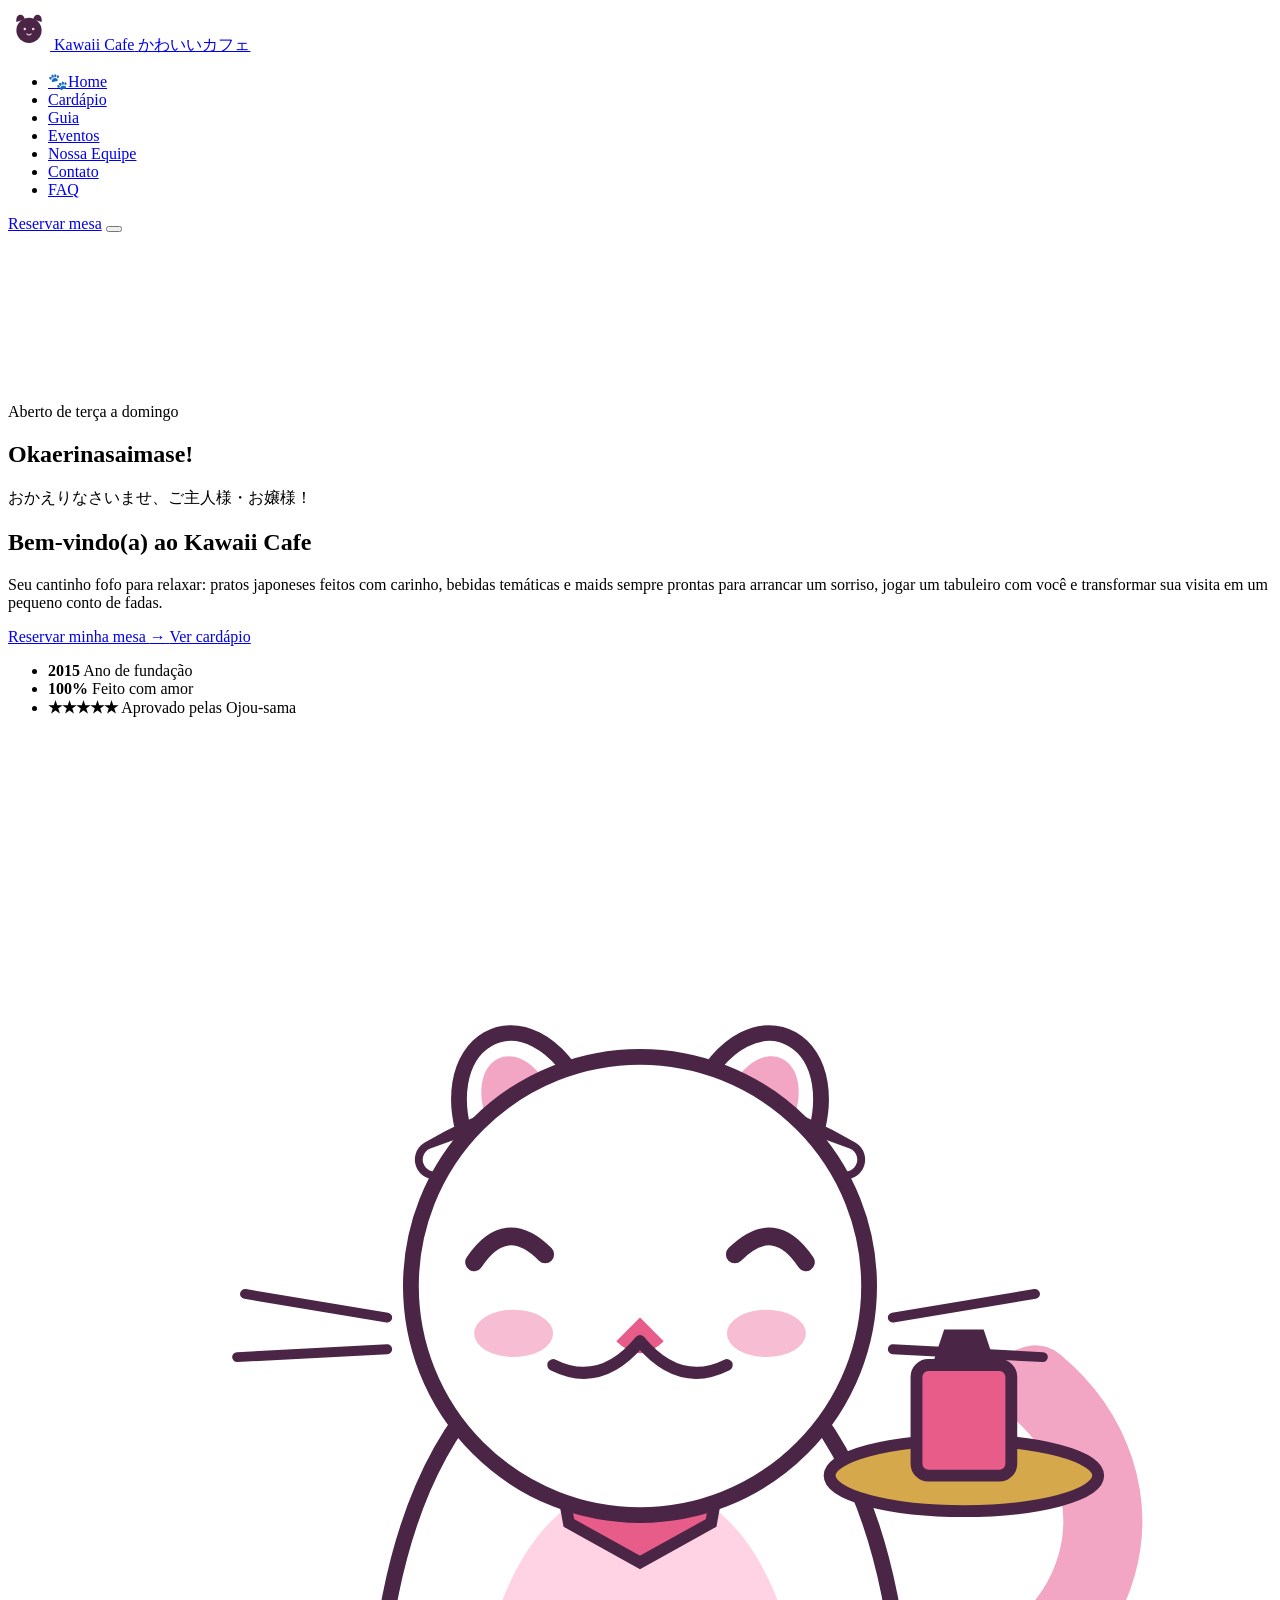
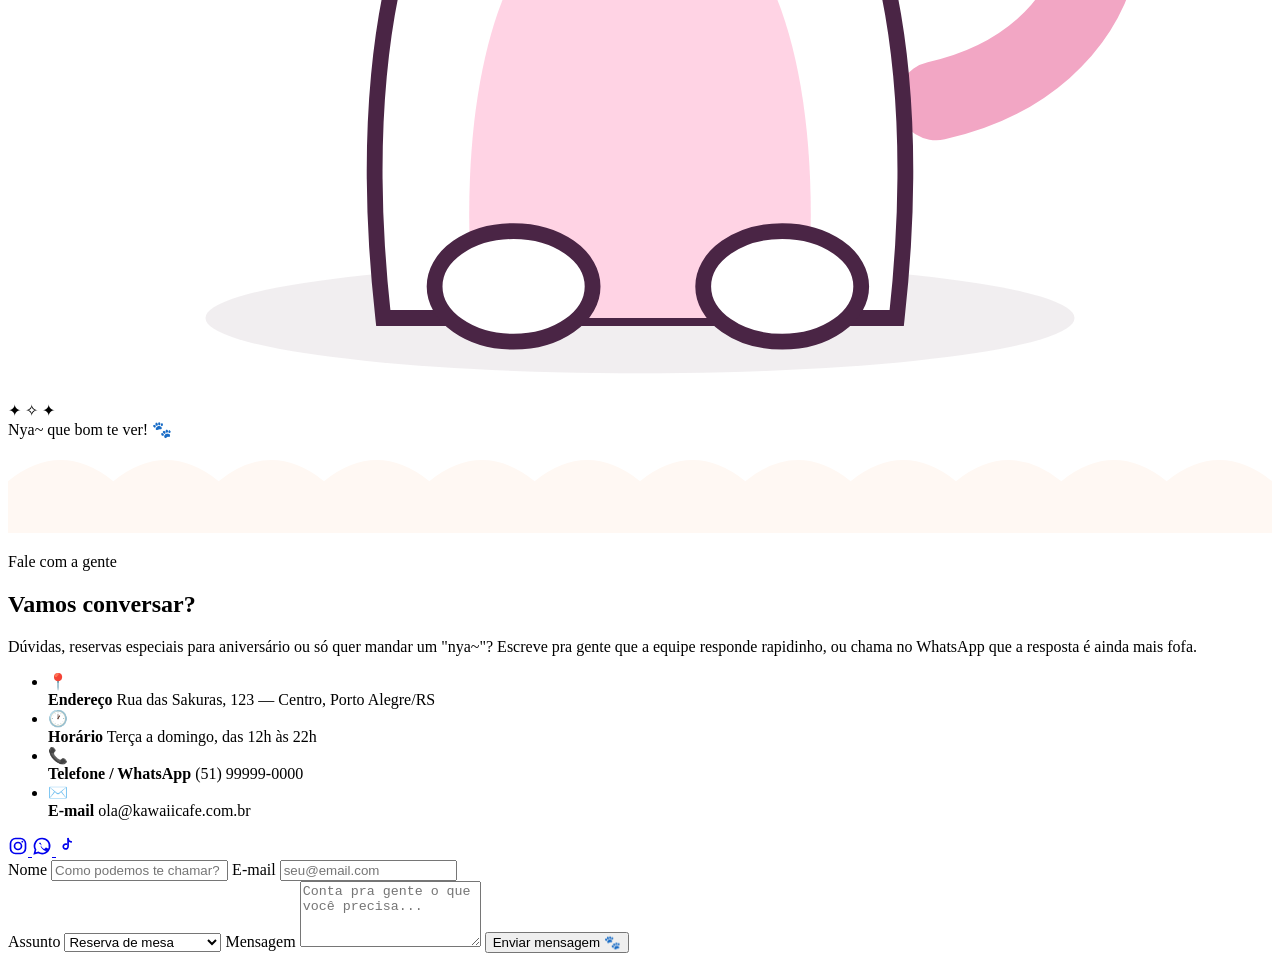
==== contato.html @ 68e4cda5 "Create contato.html" ====
<!DOCTYPE html>
<html lang="pt-BR">
<head>
<meta charset="UTF-8">
<meta name="viewport" content="width=device-width, initial-scale=1.0">
<title>Kawaii Cafe — Maid Café</title>
<link rel="preconnect" href="https://fonts.googleapis.com">
<link rel="preconnect" href="https://fonts.gstatic.com" crossorigin>
<link href="https://fonts.googleapis.com/css2?family=Caveat:wght@600;700&family=Fredoka:wght@500;600;700&family=Nunito:wght@400;600;700;800&display=swap" rel="stylesheet">
<link rel="stylesheet" href="contato.css">
</head>
<body>
<script src="contato.js"></script>
<!-- ============ HEADER ============ -->
<header class="site-header" id="siteHeader">
  <div class="header-inner">

    <a href="#top" class="brand">
      <span class="brand-mark" aria-hidden="true">
        <svg viewBox="0 0 60 60" width="42" height="42">
          <path d="M12 20 C10 8, 22 6, 24 16 Z" fill="#4A2545"/>
          <path d="M48 20 C50 8, 38 6, 36 16 Z" fill="#4A2545"/>
          <circle cx="30" cy="32" r="18" fill="#4A2545"/>
          <circle cx="24" cy="30" r="1.8" fill="#FFD3E4"/>
          <circle cx="36" cy="30" r="1.8" fill="#FFD3E4"/>
          <path d="M27 37 Q30 40 33 37" stroke="#FFD3E4" stroke-width="1.6" fill="none" stroke-linecap="round"/>
        </svg>
      </span>
      <span class="brand-text">
        <span class="brand-name">Kawaii Cafe</span>
        <span class="brand-sub">かわいいカフェ</span>
      </span>
    </a>

    <nav class="main-nav" id="mainNav" aria-label="Navegação principal">
      <ul>
        <li><a href="#top" class="nav-link is-active"><span class="paw" aria-hidden="true">🐾</span>Home</a></li>
        <li><a href="#cardapio" class="nav-link">Cardápio</a></li>
        <li><a href="#guia" class="nav-link">Guia</a></li>
        <li><a href="#eventos" class="nav-link">Eventos</a></li>
        <li><a href="#equipe" class="nav-link">Nossa Equipe</a></li>
        <li><a href="#contato" class="nav-link">Contato</a></li>
        <li><a href="#faq" class="nav-link">FAQ</a></li>
      </ul>
    </nav>

    <a href="#reservar" class="btn btn-nav-cta">Reservar mesa</a>

    <button class="nav-toggle" id="navToggle" aria-label="Abrir menu" aria-expanded="false" aria-controls="mainNav">
      <span></span><span></span><span></span>
    </button>
  </div>
</header>

<!-- ============ HERO ============ -->
<main>
<section class="hero" id="top">

  <div class="hero-bg" aria-hidden="true">
    <span class="bg-blob blob-1"></span>
    <span class="bg-blob blob-2"></span>
    <span class="bg-blob blob-3"></span>
    <svg class="bg-paws" width="100%" height="100%" aria-hidden="true">
      <use href="#pawPattern"></use>
    </svg>
  </div>

  <div class="hero-inner">

    <div class="hero-copy">
      <p class="eyebrow"><span class="dot"></span>Aberto de terça a domingo</p>

      <h1 class="hero-script">Okaerinasaimase!</h1>
      <p class="hero-jp">おかえりなさいませ、ご主人様・お嬢様！</p>

      <h2 class="hero-title">
        Bem-vindo(a) ao <span class="highlight">Kawaii Cafe</span>
      </h2>

      <p class="hero-desc">
        Seu cantinho fofo para relaxar: pratos japoneses feitos com carinho,
        bebidas temáticas e maids sempre prontas para arrancar um sorriso,
        jogar um tabuleiro com você e transformar sua visita em um pequeno conto de fadas.
      </p>

      <div class="hero-actions">
        <a href="#reservar" class="btn btn-primary">
          Reservar minha mesa
          <span aria-hidden="true">→</span>
        </a>
        <a href="#cardapio" class="btn btn-ghost">Ver cardápio</a>
      </div>

      <ul class="hero-stats">
        <li>
          <strong>2015</strong>
          <span>Ano de fundação</span>
        </li>
        <li>
          <strong>100%</strong>
          <span>Feito com amor</span>
        </li>
        <li>
          <strong>★★★★★</strong>
          <span>Aprovado pelas Ojou-sama</span>
        </li>
      </ul>
    </div>

    <div class="hero-visual" aria-hidden="true">
      <div class="cat-card">
        <div class="cat-card-shine"></div>

        <svg viewBox="0 0 320 320" width="100%" height="100%" role="img" aria-label="Ilustração de gatinha mascote">
          <ellipse cx="160" cy="300" rx="110" ry="14" fill="#4A2545" opacity="0.08"/>

          <!-- tail -->
          <path d="M235 245 C280 235, 290 190, 260 165" stroke="#F2A6C4" stroke-width="20" stroke-linecap="round" fill="none"/>

          <!-- body -->
          <path d="M95 300 C85 210, 110 150, 160 150 C210 150, 235 210, 225 300 Z" fill="#FFFFFF" stroke="#4A2545" stroke-width="4"/>
          <path d="M118 300 C112 235, 128 190, 160 190 C192 190, 208 235, 202 300 Z" fill="#FFD3E4"/>

          <!-- ribbon -->
          <path d="M138 178 L160 196 L182 178 L178 200 L160 210 L142 200 Z" fill="#E85C8A" stroke="#4A2545" stroke-width="3"/>

          <!-- ears -->
          <path d="M118 108 C104 78, 132 62, 146 92 Z" fill="#FFFFFF" stroke="#4A2545" stroke-width="4"/>
          <path d="M202 108 C216 78, 188 62, 174 92 Z" fill="#FFFFFF" stroke="#4A2545" stroke-width="4"/>
          <path d="M122 100 C114 82, 130 74, 138 92 Z" fill="#F2A6C4"/>
          <path d="M198 100 C206 82, 190 74, 182 92 Z" fill="#F2A6C4"/>

          <!-- maid headband -->
          <path d="M108 108 Q160 78 212 108" stroke="#4A2545" stroke-width="10" fill="none" stroke-linecap="round"/>
          <path d="M108 108 Q160 88 212 108" stroke="#FFFFFF" stroke-width="6" fill="none" stroke-linecap="round"/>

          <!-- head -->
          <circle cx="160" cy="140" r="58" fill="#FFFFFF" stroke="#4A2545" stroke-width="4"/>

          <!-- blush -->
          <ellipse cx="128" cy="152" rx="10" ry="6" fill="#F7B6CE" opacity="0.9"/>
          <ellipse cx="192" cy="152" rx="10" ry="6" fill="#F7B6CE" opacity="0.9"/>

          <!-- eyes -->
          <path d="M118 134 Q126 122 136 132" stroke="#4A2545" stroke-width="4.5" fill="none" stroke-linecap="round"/>
          <path d="M184 132 Q194 122 202 134" stroke="#4A2545" stroke-width="4.5" fill="none" stroke-linecap="round"/>

          <!-- nose+mouth -->
          <path d="M160 148 L154 154 Q160 160 166 154 Z" fill="#E85C8A"/>
          <path d="M160 154 Q150 166 138 160" stroke="#4A2545" stroke-width="3" fill="none" stroke-linecap="round"/>
          <path d="M160 154 Q170 166 182 160" stroke="#4A2545" stroke-width="3" fill="none" stroke-linecap="round"/>

          <!-- whiskers -->
          <path d="M96 148 L60 142 M96 156 L58 158" stroke="#4A2545" stroke-width="2.5" stroke-linecap="round"/>
          <path d="M224 148 L260 142 M224 156 L262 158" stroke="#4A2545" stroke-width="2.5" stroke-linecap="round"/>

          <!-- paws -->
          <ellipse cx="128" cy="292" rx="20" ry="14" fill="#FFFFFF" stroke="#4A2545" stroke-width="4"/>
          <ellipse cx="196" cy="292" rx="20" ry="14" fill="#FFFFFF" stroke="#4A2545" stroke-width="4"/>

          <!-- tray -->
          <ellipse cx="242" cy="188" rx="34" ry="9" fill="#D4A84B" stroke="#4A2545" stroke-width="3"/>
          <rect x="230" y="160" width="24" height="28" rx="3" fill="#E85C8A" stroke="#4A2545" stroke-width="3"/>
          <path d="M234 160 h16 l-3 -9 h-10 z" fill="#4A2545"/>
        </svg>

        <span class="sparkle sparkle-a">✦</span>
        <span class="sparkle sparkle-b">✧</span>
        <span class="sparkle sparkle-c">✦</span>
      </div>

      <div class="speech-bubble">
        <span>Nya~ que bom te ver! 🐾</span>
      </div>
    </div>

  </div>

  <!-- scalloped cat-ear divider -->
  <svg class="hero-divider" viewBox="0 0 1200 90" preserveAspectRatio="none" aria-hidden="true">
    <path d="M0,40
             Q50,0 100,40
             Q150,0 200,40
             Q250,0 300,40
             Q350,0 400,40
             Q450,0 500,40
             Q550,0 600,40
             Q650,0 700,40
             Q750,0 800,40
             Q850,0 900,40
             Q950,0 1000,40
             Q1050,0 1100,40
             Q1150,0 1200,40
             L1200,90 L0,90 Z" fill="#FFF8F3"/>
  </svg>
</section>

<!-- ============ CONTATO ============ -->
<section class="contact" id="contato">

  <div class="contact-bg" aria-hidden="true">
    <span class="bg-blob blob-4"></span>
    <span class="bg-blob blob-5"></span>
  </div>

  <div class="contact-inner">

    <div class="contact-intro">
      <p class="eyebrow"><span class="dot"></span>Fale com a gente</p>

      <h2 class="section-title">Vamos <span class="highlight">conversar</span>?</h2>

      <p class="section-desc">
        Dúvidas, reservas especiais para aniversário ou só quer mandar um "nya~"?
        Escreve pra gente que a equipe responde rapidinho, ou chama no WhatsApp
        que a resposta é ainda mais fofa.
      </p>

      <ul class="contact-list">
        <li>
          <span class="contact-icon" aria-hidden="true">📍</span>
          <div>
            <strong>Endereço</strong>
            <span>Rua das Sakuras, 123 — Centro, Porto Alegre/RS</span>
          </div>
        </li>
        <li>
          <span class="contact-icon" aria-hidden="true">🕐</span>
          <div>
            <strong>Horário</strong>
            <span>Terça a domingo, das 12h às 22h</span>
          </div>
        </li>
        <li>
          <span class="contact-icon" aria-hidden="true">📞</span>
          <div>
            <strong>Telefone / WhatsApp</strong>
            <span>(51) 99999-0000</span>
          </div>
        </li>
        <li>
          <span class="contact-icon" aria-hidden="true">✉️</span>
          <div>
            <strong>E-mail</strong>
            <span>ola@kawaiicafe.com.br</span>
          </div>
        </li>
      </ul>

      <div class="contact-social">
        <a href="#" class="social-btn" aria-label="Instagram do Kawaii Cafe">
          <svg viewBox="0 0 24 24" width="20" height="20" aria-hidden="true">
            <rect x="3" y="3" width="18" height="18" rx="6" fill="none" stroke="currentColor" stroke-width="2"/>
            <circle cx="12" cy="12" r="4.2" fill="none" stroke="currentColor" stroke-width="2"/>
            <circle cx="17.2" cy="6.8" r="1.1" fill="currentColor"/>
          </svg>
        </a>
        <a href="#" class="social-btn" aria-label="WhatsApp do Kawaii Cafe">
          <svg viewBox="0 0 24 24" width="20" height="20" aria-hidden="true">
            <path d="M12 3a9 9 0 0 0-7.8 13.4L3 21l4.7-1.2A9 9 0 1 0 12 3Z" fill="none" stroke="currentColor" stroke-width="2"/>
            <path d="M8.3 8.7c.2-.6.6-.6 1-.6h.6c.2 0 .5 0 .7.5s.7 1.7.8 1.8.1.3 0 .5-.2.3-.4.5-.4.4-.2.7c.2.3.9 1.4 1.9 2.3s1.6.9 1.9 1c.3.1.5.1.7-.1s.8-.9 1-1.2.4-.3.7-.2 1.7.8 2 1 .5.3.5.5-.1 1-.6 1.6-1.4 1.1-2.3 1c-.9-.1-2.7-1-3.7-2.1s-1.9-2.3-2.2-2.8-.4-1 0-1.6c.2-.3.3-.5.4-.7Z" fill="currentColor"/>
          </svg>
        </a>
        <a href="#" class="social-btn" aria-label="TikTok do Kawaii Cafe">
          <svg viewBox="0 0 24 24" width="20" height="20" aria-hidden="true">
            <path d="M14.5 3v9.6a2.9 2.9 0 1 1-2.1-2.8" fill="none" stroke="currentColor" stroke-width="2" stroke-linecap="round"/>
            <path d="M14.5 3.3c.3 2 1.8 3.5 3.8 3.7" fill="none" stroke="currentColor" stroke-width="2" stroke-linecap="round"/>
          </svg>
        </a>
      </div>
    </div>

    <form class="contact-form" id="contactForm" novalidate>
      <div class="form-row">
        <label class="field">
          <span>Nome</span>
          <input type="text" name="nome" autocomplete="name" required placeholder="Como podemos te chamar?">
        </label>
        <label class="field">
          <span>E-mail</span>
          <input type="email" name="email" autocomplete="email" required placeholder="seu@email.com">
        </label>
      </div>

      <label class="field">
        <span>Assunto</span>
        <select name="assunto">
          <option>Reserva de mesa</option>
          <option>Eventos e aniversários</option>
          <option>Parcerias</option>
          <option>Outro assunto</option>
        </select>
      </label>

      <label class="field">
        <span>Mensagem</span>
        <textarea name="mensagem" rows="4" required placeholder="Conta pra gente o que você precisa..."></textarea>
      </label>

      <button type="submit" class="btn btn-primary">
        Enviar mensagem
        <span aria-hidden="true">🐾</span>
      </button>

      <p class="form-note" id="formNote" role="status" aria-live="polite"></p>
    </form>

  </div>
</section>


<svg width="0" height="0" style="position:absolute">
  <defs>
    <pattern id="pawPattern" x="0" y="0" width="140" height="140" patternUnits="userSpaceOnUse">
      <g fill="#4A2545" opacity="0.05">
        <circle cx="70" cy="80" r="14"/>
        <circle cx="55" cy="60" r="6"/>
        <circle cx="70" cy="52" r="6"/>
        <circle cx="85" cy="60" r="6"/>
      </g>
    </pattern>
  </defs>
</svg>
</main>

<script src="script.js"></script>
</body>
</html>
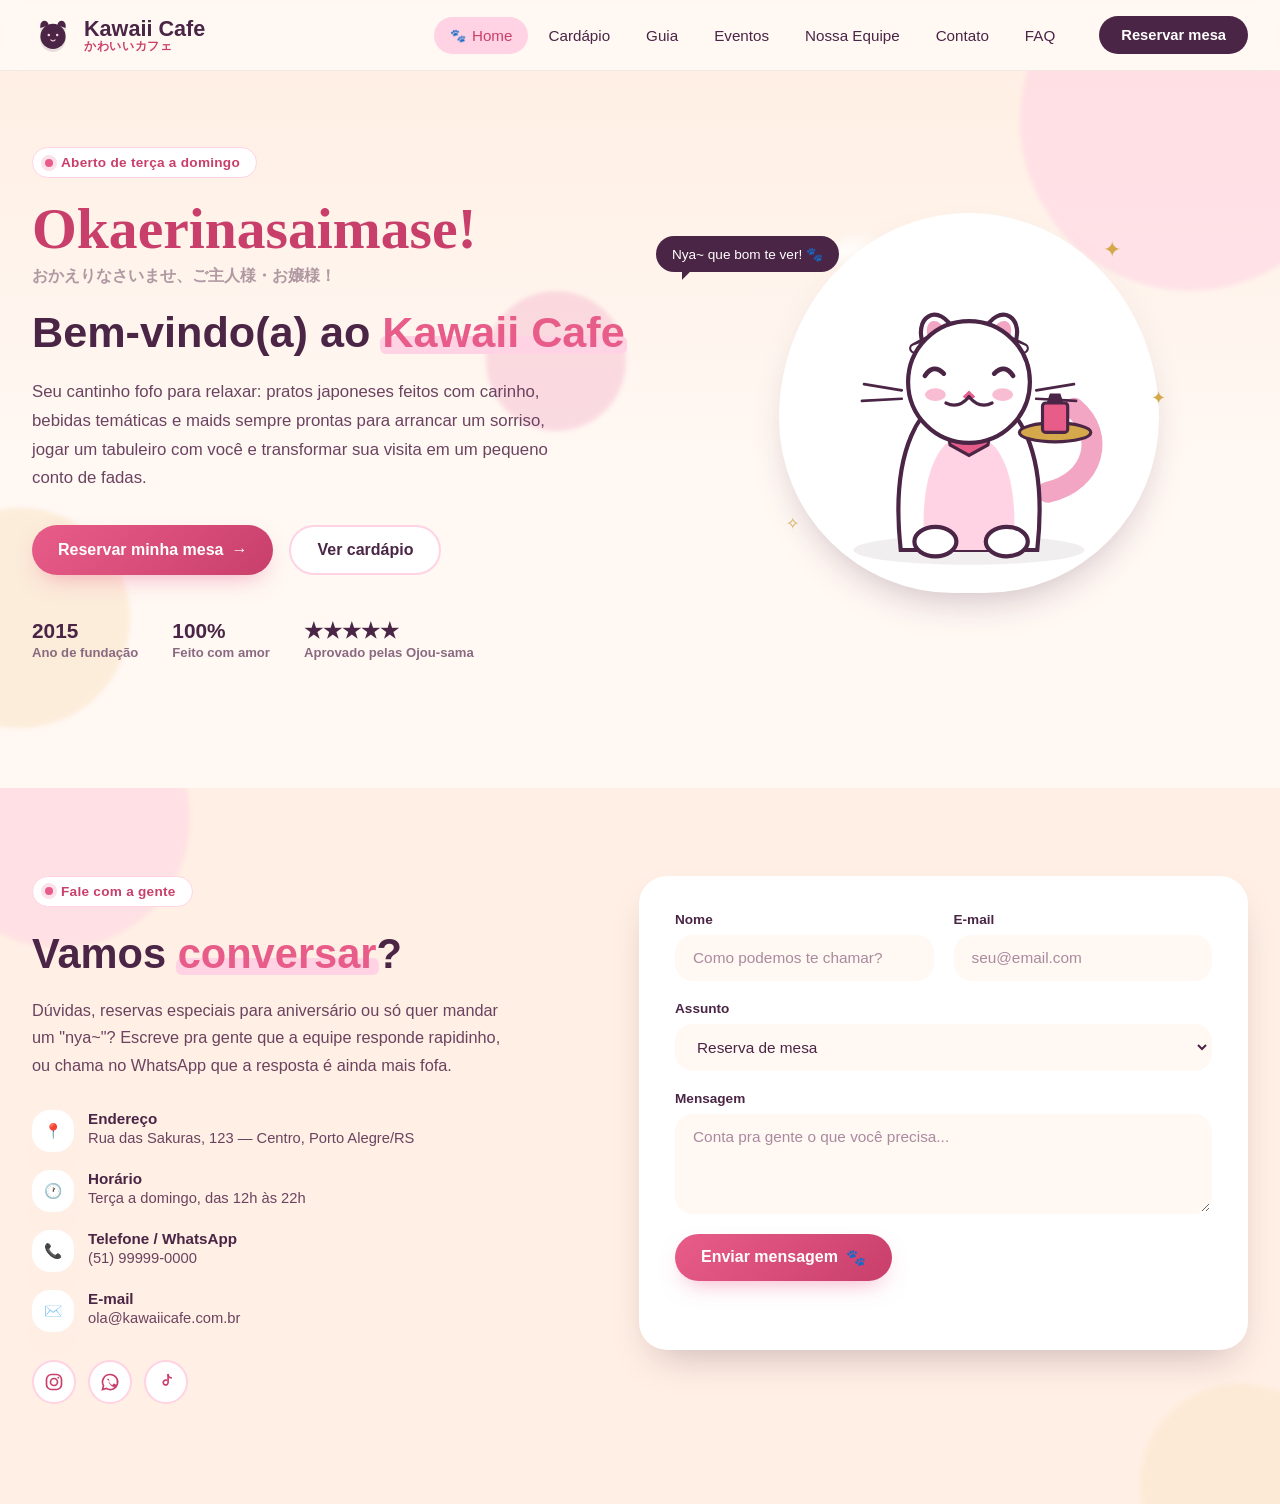
==== commit 63d451de: "Fix semântica" ====
--- a/contato.html
+++ b/contato.html
@@ -11,7 +11,9 @@
 </head>
 <body>
 <script src="contato.js"></script>
+  
 <!-- ============ HEADER ============ -->
+  
 <header class="site-header" id="siteHeader">
   <div class="header-inner">
 
@@ -53,6 +55,7 @@
 </header>
 
 <!-- ============ HERO ============ -->
+  
 <main>
 <section class="hero" id="top">
 
@@ -196,6 +199,7 @@
 </section>
 
 <!-- ============ CONTATO ============ -->
+  
 <section class="contact" id="contato">
 
   <div class="contact-bg" aria-hidden="true">
@@ -325,4 +329,4 @@
 
 <script src="script.js"></script>
 </body>
-</html>+</html>
--- a/contato.css
+++ b/contato.css
@@ -0,0 +1,615 @@
+
+:root{
+  --cream:        #FFF8F3;
+  --cream-deep:   #FFEFE4;
+  --pink-soft:    #FFD3E4;
+  --pink-mid:     #F2A6C4;
+  --magenta:      #E85C8A;
+  --magenta-dark: #C93F6B;
+  --plum:         #4A2545;
+  --plum-70:      #4A254570;
+  --gold:         #D4A84B;
+  --white:        #FFFFFF;
+
+  --font-display: 'Fredoka', sans-serif;
+  --font-body:    'Nunito', sans-serif;
+  --font-script:  'Caveat', cursive;
+
+  --radius-lg: 28px;
+  --radius-md: 18px;
+  --radius-pill: 999px;
+
+  --shadow-soft: 0 18px 40px -18px rgba(74, 37, 69, 0.35);
+  --shadow-pop:  0 10px 24px -10px rgba(232, 92, 138, 0.55);
+}
+
+*, *::before, *::after{ box-sizing: border-box; }
+html{ scroll-behavior: smooth; }
+body{
+  margin: 0;
+  font-family: var(--font-body);
+  color: var(--plum);
+  background: var(--cream);
+  -webkit-font-smoothing: antialiased;
+}
+img, svg{ display:block; max-width:100%; }
+a{ text-decoration:none; color:inherit; }
+ul{ list-style:none; margin:0; padding:0; }
+
+:focus-visible{
+  outline: 3px solid var(--magenta);
+  outline-offset: 3px;
+  border-radius: 6px;
+}
+
+@media (prefers-reduced-motion: reduce){
+  *{ animation-duration: 0.01ms !important; animation-iteration-count: 1 !important; transition-duration: 0.01ms !important; scroll-behavior: auto !important; }
+}
+
+.btn{
+  display:inline-flex;
+  align-items:center;
+  gap:8px;
+  font-family: var(--font-display);
+  font-weight: 600;
+  font-size: 1rem;
+  padding: 14px 26px;
+  border-radius: var(--radius-pill);
+  border: none;
+  cursor: pointer;
+  transition: transform .25s ease, box-shadow .25s ease, background .25s ease;
+  white-space: nowrap;
+}
+.btn:hover{ transform: translateY(-3px); }
+.btn:active{ transform: translateY(-1px); }
+
+.btn-primary{
+  background: linear-gradient(135deg, var(--magenta), var(--magenta-dark));
+  color: var(--white);
+  box-shadow: var(--shadow-pop);
+}
+.btn-primary:hover{ box-shadow: 0 16px 30px -10px rgba(232,92,138,0.65); }
+.btn-primary span{ transition: transform .25s ease; }
+.btn-primary:hover span{ transform: translateX(4px); }
+
+.btn-ghost{
+  background: var(--white);
+  color: var(--plum);
+  border: 2px solid var(--pink-soft);
+}
+.btn-ghost:hover{ border-color: var(--magenta); color: var(--magenta-dark); }
+
+.btn-nav-cta{
+  background: var(--plum);
+  color: var(--white);
+  font-size: 0.92rem;
+  padding: 11px 22px;
+}
+.btn-nav-cta:hover{ background: var(--magenta-dark); }
+
+
+.site-header{
+  position: sticky;
+  top: 0;
+  z-index: 100;
+  background: rgba(255, 248, 243, 0.85);
+  backdrop-filter: blur(10px);
+  border-bottom: 1px solid rgba(74,37,69,0.08);
+}
+
+.header-inner{
+  max-width: 1280px;
+  margin: 0 auto;
+  padding: 14px 32px;
+  display: flex;
+  align-items: center;
+  gap: 28px;
+}
+
+.brand{
+  display: flex;
+  align-items: center;
+  gap: 10px;
+  margin-right: auto;
+}
+.brand-mark{
+  display:flex;
+  filter: drop-shadow(0 3px 0 rgba(74,37,69,0.12));
+  transition: transform .3s ease;
+}
+.brand:hover .brand-mark{ transform: rotate(-8deg) scale(1.05); }
+
+.brand-text{ display:flex; flex-direction:column; line-height:1.05; }
+.brand-name{
+  font-family: var(--font-display);
+  font-weight: 700;
+  font-size: 1.35rem;
+  color: var(--plum);
+}
+.brand-sub{
+  font-size: 0.72rem;
+  letter-spacing: 0.06em;
+  color: var(--magenta-dark);
+  font-weight: 700;
+}
+
+.main-nav ul{ display:flex; align-items:center; gap: 4px; }
+
+.nav-link{
+  display:flex;
+  align-items:center;
+  gap:6px;
+  font-family: var(--font-display);
+  font-size: 0.95rem;
+  font-weight: 500;
+  color: var(--plum);
+  padding: 10px 16px;
+  border-radius: var(--radius-pill);
+  position: relative;
+  transition: color .2s ease, background .2s ease;
+}
+.nav-link .paw{ font-size: 0.85em; opacity:0; transform: scale(0.6); transition: all .2s ease; }
+.nav-link:hover, .nav-link.is-active{ background: var(--pink-soft); color: var(--magenta-dark); }
+.nav-link:hover .paw, .nav-link.is-active .paw{ opacity:1; transform: scale(1); }
+
+.nav-toggle{
+  display:none;
+  flex-direction:column;
+  justify-content:center;
+  gap:5px;
+  width: 42px;
+  height: 42px;
+  border-radius: var(--radius-md);
+  border: none;
+  background: var(--pink-soft);
+  cursor:pointer;
+}
+.nav-toggle span{
+  display:block;
+  height: 3px;
+  width: 22px;
+  margin: 0 auto;
+  background: var(--plum);
+  border-radius: 3px;
+  transition: transform .25s ease, opacity .25s ease;
+}
+.nav-toggle[aria-expanded="true"] span:nth-child(1){ transform: translateY(8px) rotate(45deg); }
+.nav-toggle[aria-expanded="true"] span:nth-child(2){ opacity: 0; }
+.nav-toggle[aria-expanded="true"] span:nth-child(3){ transform: translateY(-8px) rotate(-45deg); }
+
+/*
+HERO
+*/
+.hero{
+  position: relative;
+  overflow: hidden;
+  padding: 76px 32px 0;
+  background: linear-gradient(180deg, var(--cream-deep) 0%, var(--cream) 55%);
+}
+
+.hero-bg{ position:absolute; inset:0; z-index:0; pointer-events:none; }
+.bg-blob{
+  position:absolute;
+  border-radius: 50%;
+  filter: blur(2px);
+  opacity: 0.55;
+}
+.blob-1{ width:340px; height:340px; background: var(--pink-soft); top:-120px; right:-80px; }
+.blob-2{ width:220px; height:220px; background: #FBE4C6; bottom:60px; left:-90px; }
+.blob-3{ width:140px; height:140px; background: var(--pink-mid); opacity:0.35; top:220px; left:38%; }
+.bg-paws{ position:absolute; inset:0; }
+
+.hero-inner{
+  position: relative;
+  z-index: 1;
+  max-width: 1280px;
+  margin: 0 auto;
+  display: grid;
+  grid-template-columns: 1.05fr 0.95fr;
+  align-items: center;
+  gap: 40px;
+  padding-bottom: 64px;
+}
+
+.eyebrow{
+  display:inline-flex;
+  align-items:center;
+  gap:8px;
+  font-family: var(--font-display);
+  font-weight: 600;
+  font-size: 0.85rem;
+  letter-spacing: 0.02em;
+  color: var(--magenta-dark);
+  background: var(--white);
+  border: 1px solid var(--pink-soft);
+  padding: 7px 16px 7px 12px;
+  border-radius: var(--radius-pill);
+  margin: 0 0 22px;
+}
+.eyebrow .dot{
+  width:8px; height:8px; border-radius:50%;
+  background: var(--magenta);
+  box-shadow: 0 0 0 4px rgba(232,92,138,0.18);
+}
+
+.hero-script{
+  font-family: var(--font-script);
+  font-weight: 700;
+  font-size: clamp(2.6rem, 5vw, 3.6rem);
+  color: var(--magenta-dark);
+  margin: 0;
+  line-height: 1;
+}
+.hero-jp{
+  font-family: var(--font-body);
+  font-weight: 700;
+  font-size: 1rem;
+  color: var(--plum-70);
+  margin: 8px 0 20px;
+}
+
+.hero-title{
+  font-family: var(--font-display);
+  font-weight: 600;
+  font-size: clamp(1.9rem, 3.4vw, 2.7rem);
+  line-height: 1.2;
+  margin: 0 0 20px;
+  color: var(--plum);
+}
+.hero-title .highlight{
+  color: var(--magenta);
+  position: relative;
+  white-space: nowrap;
+}
+.hero-title .highlight::after{
+  content:"";
+  position:absolute;
+  left:-2px; right:-2px; bottom:2px;
+  height: 0.4em;
+  background: var(--pink-soft);
+  z-index: -1;
+  border-radius: 6px;
+}
+
+.hero-desc{
+  font-size: 1.05rem;
+  line-height: 1.7;
+  color: #6B4360;
+  max-width: 520px;
+  margin: 0 0 32px;
+}
+
+.hero-actions{
+  display:flex;
+  flex-wrap: wrap;
+  gap: 16px;
+  margin-bottom: 44px;
+}
+
+.hero-stats{
+  display:flex;
+  gap: 34px;
+  flex-wrap: wrap;
+}
+.hero-stats li{ display:flex; flex-direction:column; gap:2px; }
+.hero-stats strong{
+  font-family: var(--font-display);
+  font-size: 1.3rem;
+  color: var(--plum);
+}
+.hero-stats span{
+  font-size: 0.82rem;
+  color: #8A6A80;
+  font-weight: 600;
+}
+
+/* ---- visual side ---- */
+.hero-visual{
+  position: relative;
+  display:flex;
+  justify-content:center;
+  align-items:center;
+}
+
+.cat-card{
+  position: relative;
+  width: min(380px, 88vw);
+  aspect-ratio: 1 / 1;
+  background: var(--white);
+  border-radius: 50% 50% 46% 46% / 54% 54% 46% 46%;
+  box-shadow: var(--shadow-soft);
+  padding: 22px;
+  animation: float 6s ease-in-out infinite;
+}
+.cat-card-shine{
+  position:absolute;
+  top: 20px; left: 34px;
+  width: 70px; height: 34px;
+  background: radial-gradient(closest-side, rgba(255,255,255,0.9), transparent);
+  border-radius: 50%;
+  transform: rotate(-20deg);
+}
+
+@keyframes float{
+  0%, 100%{ transform: translateY(0px); }
+  50%{ transform: translateY(-14px); }
+}
+
+.sparkle{
+  position:absolute;
+  color: var(--gold);
+  font-size: 1.4rem;
+  animation: twinkle 2.6s ease-in-out infinite;
+}
+.sparkle-a{ top: 6%; right: 10%; animation-delay: 0s; }
+.sparkle-b{ bottom: 16%; left: 2%; font-size: 1rem; animation-delay: .6s; }
+.sparkle-c{ top: 46%; right: -2%; font-size: 1.1rem; animation-delay: 1.2s; }
+
+@keyframes twinkle{
+  0%, 100%{ opacity: 0.35; transform: scale(0.85) rotate(0deg); }
+  50%{ opacity: 1; transform: scale(1.15) rotate(12deg); }
+}
+
+.speech-bubble{
+  position: absolute;
+  top: 6%;
+  left: -6%;
+  background: var(--plum);
+  color: var(--white);
+  font-family: var(--font-display);
+  font-size: 0.85rem;
+  font-weight: 500;
+  padding: 10px 16px;
+  border-radius: var(--radius-md);
+  box-shadow: var(--shadow-soft);
+  animation: float 6s ease-in-out infinite;
+  animation-delay: .3s;
+}
+.speech-bubble::after{
+  content:"";
+  position:absolute;
+  bottom:-8px; left: 26px;
+  width: 16px; height: 16px;
+  background: var(--plum);
+  clip-path: polygon(0 0, 100% 0, 0 100%);
+}
+
+.hero-divider{
+  position: relative;
+  z-index: 1;
+  display:block;
+  width: 100%;
+  height: 70px;
+  margin-top: -6px;
+}
+
+/* ===================================================================
+   SECTION HEADINGS (shared)
+=================================================================== */
+.section-title{
+  font-family: var(--font-display);
+  font-weight: 600;
+  font-size: clamp(1.9rem, 3.4vw, 2.6rem);
+  line-height: 1.2;
+  margin: 0 0 18px;
+  color: var(--plum);
+}
+.section-title .highlight{
+  color: var(--magenta);
+  position: relative;
+  white-space: nowrap;
+}
+.section-title .highlight::after{
+  content:"";
+  position:absolute;
+  left:-2px; right:-2px; bottom:2px;
+  height: 0.4em;
+  background: var(--pink-soft);
+  z-index: -1;
+  border-radius: 6px;
+}
+.section-desc{
+  font-size: 1.02rem;
+  line-height: 1.7;
+  color: #6B4360;
+  max-width: 480px;
+  margin: 0 0 30px;
+}
+
+/* ===================================================================
+   CONTATO
+=================================================================== */
+.contact{
+  position: relative;
+  overflow: hidden;
+  padding: 88px 32px 100px;
+  background: var(--cream-deep);
+}
+
+.contact-bg{ position:absolute; inset:0; z-index:0; pointer-events:none; }
+.contact .blob-4{ width:260px; height:260px; background: var(--pink-soft); opacity:0.5; top:-100px; left:-70px; }
+.contact .blob-5{ width:200px; height:200px; background: #FBE4C6; opacity:0.45; bottom:-80px; right:-60px; }
+
+.contact-inner{
+  position: relative;
+  z-index: 1;
+  max-width: 1280px;
+  margin: 0 auto;
+  display: grid;
+  grid-template-columns: 0.95fr 1.05fr;
+  gap: 56px;
+  align-items: start;
+}
+
+.contact-list{
+  display: flex;
+  flex-direction: column;
+  gap: 18px;
+  margin: 0 0 28px;
+}
+.contact-list li{
+  display: flex;
+  align-items: flex-start;
+  gap: 14px;
+}
+.contact-icon{
+  flex: 0 0 auto;
+  display: inline-flex;
+  align-items: center;
+  justify-content: center;
+  width: 42px;
+  height: 42px;
+  border-radius: var(--radius-md);
+  background: var(--white);
+  box-shadow: var(--shadow-soft);
+  font-size: 1.1rem;
+}
+.contact-list strong{
+  display:block;
+  font-family: var(--font-display);
+  font-size: 0.95rem;
+  color: var(--plum);
+  margin-bottom: 2px;
+}
+.contact-list span{
+  font-size: 0.92rem;
+  color: #6B4360;
+}
+
+.contact-social{
+  display: flex;
+  gap: 12px;
+}
+.social-btn{
+  display:inline-flex;
+  align-items:center;
+  justify-content:center;
+  width: 44px;
+  height: 44px;
+  border-radius: 50%;
+  background: var(--white);
+  color: var(--magenta-dark);
+  border: 2px solid var(--pink-soft);
+  transition: transform .25s ease, border-color .25s ease, color .25s ease;
+}
+.social-btn:hover{
+  transform: translateY(-3px);
+  border-color: var(--magenta);
+  color: var(--magenta-dark);
+}
+
+/* ---- form ---- */
+.contact-form{
+  position: relative;
+  background: var(--white);
+  border-radius: var(--radius-lg);
+  box-shadow: var(--shadow-soft);
+  padding: 36px;
+  display: flex;
+  flex-direction: column;
+  gap: 20px;
+}
+
+.form-row{
+  display: grid;
+  grid-template-columns: 1fr 1fr;
+  gap: 20px;
+}
+
+.field{
+  display: flex;
+  flex-direction: column;
+  gap: 8px;
+}
+.field span{
+  font-family: var(--font-display);
+  font-size: 0.85rem;
+  font-weight: 600;
+  color: var(--plum);
+}
+.field input,
+.field select,
+.field textarea{
+  font-family: var(--font-body);
+  font-size: 0.96rem;
+  color: var(--plum);
+  background: var(--cream);
+  border: 2px solid transparent;
+  border-radius: var(--radius-md);
+  padding: 12px 16px;
+  resize: vertical;
+  transition: border-color .2s ease, background .2s ease;
+}
+.field input::placeholder,
+.field textarea::placeholder{ color: #A98A9E; }
+.field input:focus,
+.field select:focus,
+.field textarea:focus{
+  outline: none;
+  border-color: var(--pink-mid);
+  background: var(--white);
+}
+
+.contact-form .btn-primary{
+  align-self: flex-start;
+}
+
+.form-note{
+  margin: -4px 0 0;
+  font-size: 0.9rem;
+  font-weight: 600;
+  color: var(--magenta-dark);
+  min-height: 1.2em;
+}
+.form-note.is-success{ color: #3F8F5C; }
+
+/* ===================================================================
+   RESPONSIVE
+=================================================================== */
+@media (max-width: 980px){
+  .hero-inner{ grid-template-columns: 1fr; text-align:center; }
+  .hero-desc{ margin-inline:auto; }
+  .hero-actions, .hero-stats{ justify-content:center; }
+  .hero-visual{ order:-1; margin-bottom: 12px; }
+  .speech-bubble{ left: 4%; }
+
+  .contact-inner{ grid-template-columns: 1fr; }
+  .contact-intro{ text-align:center; }
+  .section-desc{ margin-inline:auto; }
+  .contact-list{ text-align:left; max-width: 420px; margin-inline:auto; }
+  .contact-social{ justify-content:center; }
+}
+
+@media (max-width: 860px){
+  .btn-nav-cta{ display:none; }
+  .nav-toggle{ display:flex; }
+
+  .main-nav{
+    position: absolute;
+    top: 100%;
+    left: 0; right: 0;
+    background: var(--cream);
+    border-bottom: 1px solid rgba(74,37,69,0.08);
+    box-shadow: var(--shadow-soft);
+    max-height: 0;
+    overflow: hidden;
+    transition: max-height .35s ease;
+  }
+  .main-nav.is-open{ max-height: 420px; }
+  .main-nav ul{ flex-direction: column; align-items: stretch; padding: 12px 20px 20px; gap: 4px; }
+  .nav-link{ padding: 12px 16px; border-radius: var(--radius-md); }
+
+  .form-row{ grid-template-columns: 1fr; }
+  .contact-form{ padding: 28px; }
+}
+
+@media (max-width: 480px){
+  .header-inner{ padding: 12px 18px; }
+  .hero{ padding: 56px 18px 0; }
+  .brand-name{ font-size: 1.15rem; }
+  .cat-card{ padding: 16px; }
+
+  .contact{ padding: 64px 18px 72px; }
+  .contact-form{ padding: 22px; border-radius: var(--radius-md); }
+  .contact-form .btn-primary{ align-self: stretch; justify-content:center; }
+}
